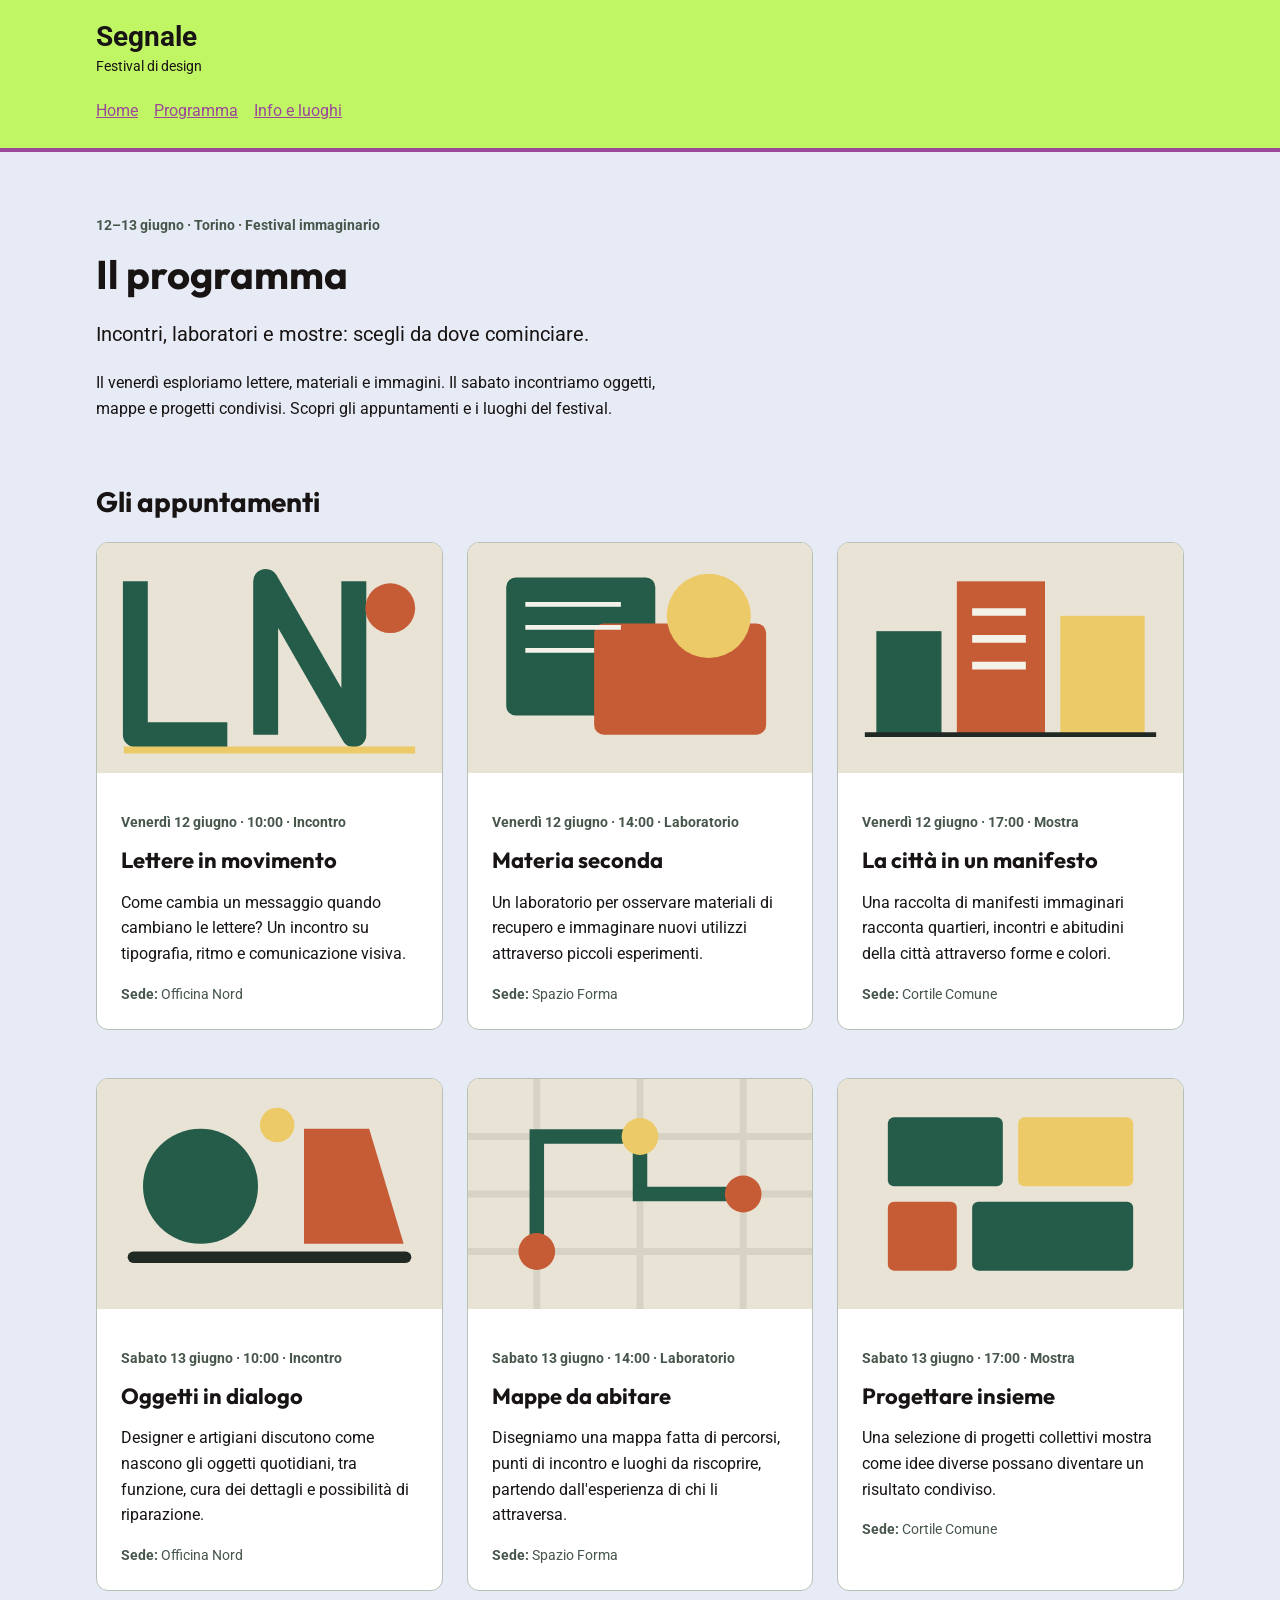
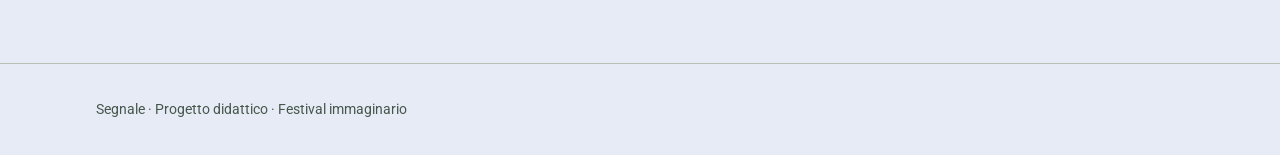
==== programma.html @ b4caf523 "JSON" ====
<!doctype html>
<html lang="it">
<head>
  <meta charset="utf-8">
  <meta name="viewport" content="width=device-width, initial-scale=1">
  <title>Segnale — Festival di design</title>

  <link rel="stylesheet" href="style.css">
  <link rel="preconnect" href="https://fonts.googleapis.com">
  <link rel="preconnect" href="https://fonts.gstatic.com" crossorigin>
  <link href="https://fonts.googleapis.com/css2?family=Outfit:wght@400;500;600;700&family=Roboto:wght@400;500;700&display=swap" rel="stylesheet">
</head>
<body>
  <a class="skip-link" href="#contenuto">Vai al contenuto</a>
  <header class="site-header">
    <div class="container">
      <a class="brand" href="index.html">Segnale<span>Festival di design</span></a>
      <nav aria-label="Navigazione principale">
        <a href="index.html">Home</a>
        <a href="programma.html" aria-current="page">Programma</a>
        <a href="info.html">Info e luoghi</a>
      </nav>
    </div>
  </header>

  <main id="contenuto" class="container">
    <section class="intro" aria-labelledby="titolo-programma">
      <p class="eyebrow">12–13 giugno · Torino · Festival immaginario</p>
      <h1 id="titolo-programma">Il programma</h1>
      <p class="lead">Incontri, laboratori e mostre: scegli da dove cominciare.</p>
      <p class="reading-text">Il venerdì esploriamo lettere, materiali e immagini. Il sabato incontriamo oggetti, mappe e progetti condivisi. Scopri gli appuntamenti e i luoghi del festival.</p>
    </section>

    <section class="content-section" aria-labelledby="titolo-eventi">
      <h2 id="titolo-eventi">Gli appuntamenti</h2>
      <div class="event-grid">
        <article class="event-card">
          <img src="assets/lettere-in-movimento.svg" alt="Lettere geometriche disposte su una griglia" width="900" height="600">
          <div class="event-body">
            <p class="event-meta">Venerdì 12 giugno · 10:00 · Incontro</p>
            <h3>Lettere in movimento</h3>
            <p>Come cambia un messaggio quando cambiano le lettere? Un incontro su tipografia, ritmo e comunicazione visiva.</p>
            <p class="event-place"><strong>Sede:</strong> Officina Nord</p>
          </div>
        </article>
        <article class="event-card">
          <img src="assets/materia-seconda.svg" alt="Forme sovrapposte che richiamano campioni di materiali" width="900" height="600">
          <div class="event-body">
            <p class="event-meta">Venerdì 12 giugno · 14:00 · Laboratorio</p>
            <h3>Materia seconda</h3>
            <p>Un laboratorio per osservare materiali di recupero e immaginare nuovi utilizzi attraverso piccoli esperimenti.</p>
            <p class="event-place"><strong>Sede:</strong> Spazio Forma</p>
          </div>
        </article>

        <article class="event-card">
          <img src="assets/citta-manifesto.svg" alt="Rettangoli colorati compongono una città astratta." width="900" height="600">
          <div class="event-body">
            <p class="event-meta">Venerdì 12 giugno · 17:00 · Mostra</p>
            <h3>La città in un manifesto</h3>
            <p>Una raccolta di manifesti immaginari racconta quartieri, incontri e abitudini della città attraverso forme e colori.</p>
            <p class="event-place"><strong>Sede:</strong> Cortile Comune</p>
          </div>
        </article>

        <article class="event-card">
          <img src="assets/oggetti-dialogo.svg" alt="Due forme geometriche si fronteggiano sopra una linea comune." width="900" height="600">
          <div class="event-body">
            <p class="event-meta">Sabato 13 giugno · 10:00 · Incontro</p>
            <h3>Oggetti in dialogo</h3>
            <p>Designer e artigiani discutono come nascono gli oggetti quotidiani, tra funzione, cura dei dettagli e possibilità di riparazione.</p>
            <p class="event-place"><strong>Sede:</strong> Officina Nord</p>
          </div>
        </article>

        <article class="event-card">
          <img src="assets/mappe-abitare.svg" alt="Un percorso collega tre punti su una mappa geometrica." width="900" height="600">
          <div class="event-body">
            <p class="event-meta">Sabato 13 giugno · 14:00 · Laboratorio</p>
            <h3>Mappe da abitare</h3>
            <p>Disegniamo una mappa fatta di percorsi, punti di incontro e luoghi da riscoprire, partendo dall'esperienza di chi li attraversa.</p>
            <p class="event-place"><strong>Sede:</strong> Spazio Forma</p>
          </div>
        </article>

        <article class="event-card">
          <img src="assets/progettare-insieme.svg" alt="Moduli di colori diversi si incastrano in una composizione comune." width="900" height="600">
          <div class="event-body">
            <p class="event-meta">Sabato 13 giugno · 17:00 · Mostra</p>
            <h3>Progettare insieme</h3>
            <p>Una selezione di progetti collettivi mostra come idee diverse possano diventare un risultato condiviso.</p>
            <p class="event-place"><strong>Sede:</strong> Cortile Comune</p>
          </div>
        </article>
      </div>
    </section>
  </main>

  <footer class="site-footer"><div class="container"><p>Segnale · Progetto didattico · Festival immaginario</p></div></footer>
</body>
</html>
---- style.css ----
/* Stile iniziale: tipografia, colori e variabili CSS sono già predisposti.
   Lavoreremo su collegamenti, CSS condiviso e disposizione delle schede. */

/* Scelte comuni: ogni regola usa var() per richiamarne il valore. */
:root {
  --colore-primario: #9B489B;
  --colore-primario-scuro: #7F557D;
  --colore-sfondo:#DAE0F2A3  ;
  --colore-testo: #191414;
  --font-testo: Roboto, Helvetica, arial, sans-serif;
  --font-titoli: Outfit, Helvetica, arial, sans-serif;
}

* {
  box-sizing: border-box;
}

body {
  margin: 0;
  background: var(--colore-sfondo);
  color: var(--colore-testo);
  font-family: var(--font-testo);
  font-size: 1rem;
  line-height: 1.6;
}

a {
  color: var(--colore-primario);
}

a:hover {
  text-decoration-thickness: 3px;
}

a:focus-visible {
  outline: 3px solid var(--colore-testo);
  outline-offset: 4px;
}

.container {
  width: 92%;
  max-width: 68rem;
  margin: 0 auto;
}

.site-header {
  position: sticky;
  top: 0;
  z-index: 1000;
  padding: 1.25rem 0;
  border-bottom: 4px solid var(--colore-primario);
  background: #c0f564;
}

.brand {
  display: inline-block;
  color: var(--colore-testo);
  font-size: 1.75rem;
  font-weight: bold;
  line-height: 1.2;
  text-decoration: none;
}

.brand span {
  display: block;
  margin-top: 0.25rem;
  font-size: 0.875rem;
  font-weight: normal;
}

nav {
  display: flex;
  flex-direction: column;
  align-items: flex-start;
  gap: 0.5rem;
  margin-top: 1rem;
}

nav a {
  display: block;
  margin-right: 0;
  padding: 0.25rem 0;
}

@media (min-width: 600px) {
  nav {
    flex-direction: row;
    flex-wrap: wrap;
    align-items: center;
    column-gap: 1rem;
    row-gap: 0.5rem;
  }
}

.intro {
  padding: 3rem 0 1rem;
}

.eyebrow,
.event-meta {
  color: #46564b;
  font-size: 0.875rem;
  font-weight: bold;
}

h1,
h2,
h3 {
  font-family: var(--font-titoli);
  line-height: 1.2;
}

h1 {
  max-width: 18ch;
  margin: 0.75rem 0 1.25rem;
  font-size: 2.5rem;
}

h2 {
  font-size: 1.75rem;
}

h3 {
  margin: 0.5rem 0 0.75rem;
  font-size: 1.375rem;
}

.lead {
  max-width: 48ch;
  font-size: 1.25rem;
}

.reading-text {
  max-width: 65ch;
}

.button-link {
  display: inline-block;
  margin-top: 1rem;
  padding: 0.75rem 1.25rem;
  border-radius: 0.5rem;
  background: var(--colore-primario);
  color: #ffffff;
  font-weight: bold;
  text-decoration: none;
}

.button-link:hover {
  background: var(--colore-primario-scuro);
}

.content-section {
  margin: 2rem 0 3rem;
}

.festival-image {
  display: block;
  width: 100%;
  max-width: 54rem;
  height: auto;
  margin-top: 1.5rem;
  border-radius: 0.75rem;
}

.venues {
  padding-left: 1.25rem;
}

.venues li {
  margin-bottom: 0.5rem;
}

.event-grid {
  display: grid;
  grid-template-columns: 1fr;
  gap: 1.5rem;
}

@media (min-width: 600px) {
  .event-grid {
    grid-template-columns: repeat(2, minmax(0, 1fr));
  }
}

.event-card {
  margin-bottom: 1.5rem;
  overflow: hidden;
  border: 1px solid #b7c0b7;
  border-radius: 0.75rem;
  background: #ffffff;
}

.event-card img {
  display: block;
  width: 100%;
  height: auto;
}

.event-body {
  padding: 1.5rem;
}

.event-body p:last-child {
  margin-bottom: 0;
}

.event-place {
  color: #46564b;
  font-size: 0.875rem;
}

.site-footer {
  padding: 1.25rem 0;
  border-top: 1px solid #b7c0b7;
  color: #46564b;
  font-size: 0.875rem;
}

.skip-link {
  position: absolute;
  top: -6rem;
  left: 1rem;
  padding: 0.75rem 1rem;
  background: #ffffff;
  color: var(--colore-testo);
}

.skip-link:focus {
  top: 1rem;
}

.event-grid {
  display: grid;
  grid-template-columns: 1fr;
}

@media (min-width: 600px) {
  .event-grid {
    grid-template-columns: repeat(2, 1fr);
  }
}

@media (min-width: 1024px) {
  .event-grid {
    grid-template-columns: repeat(3, 1fr);
  }
}

.galleria-luoghi {
  width: 100%;
  max-width: 54rem;
}

.galleria-luoghi figure {
  margin: 0;
}

.galleria-luoghi img {
  display: block;
  width: 100%;
  height: auto;
  max-height: 32rem;
  object-fit: contain;
}

.galleria-luoghi figcaption {
  padding: 0.75rem 3rem;
  text-align: center;
  overflow-wrap: anywhere;
}

.galleria-luoghi .swiper-button-prev,
.galleria-luoghi .swiper-button-next {
  color: var(--colore-primario);
}

.mappa-sedi {
  display: block;
  width: 100%;
  height: 28rem;
  border: 0;
  border-radius: 0.75rem;
}

.content-section[aria-labelledby="titolo-galleria"] {
  margin-bottom: 0 !important;
  padding-bottom: 0 !important;
}

.content-section[aria-labelledby="titolo-come-arrivare"] {
  margin-top: 0 !important;
  padding-top: 0 !important;
}

.content-section[aria-labelledby="titolo-come-arrivare"] > h2 {
  margin-top: 0 !important;
}

.galleria-luoghi {
  position: relative;
  width: 100%;
  max-width: 54rem;
}

.galleria-luoghi figure {
  margin: 0;
}

.galleria-luoghi img {
  display: block;
  width: 100%;
  height: auto;
  max-height: 32rem;
  object-fit: contain;
}

.galleria-luoghi figcaption {
  padding: 0.75rem 3rem;
  text-align: center;
  overflow-wrap: anywhere;
}

.galleria-luoghi .swiper-button-prev,
.galleria-luoghi .swiper-button-next {
  color: var(--colore-primario);
}
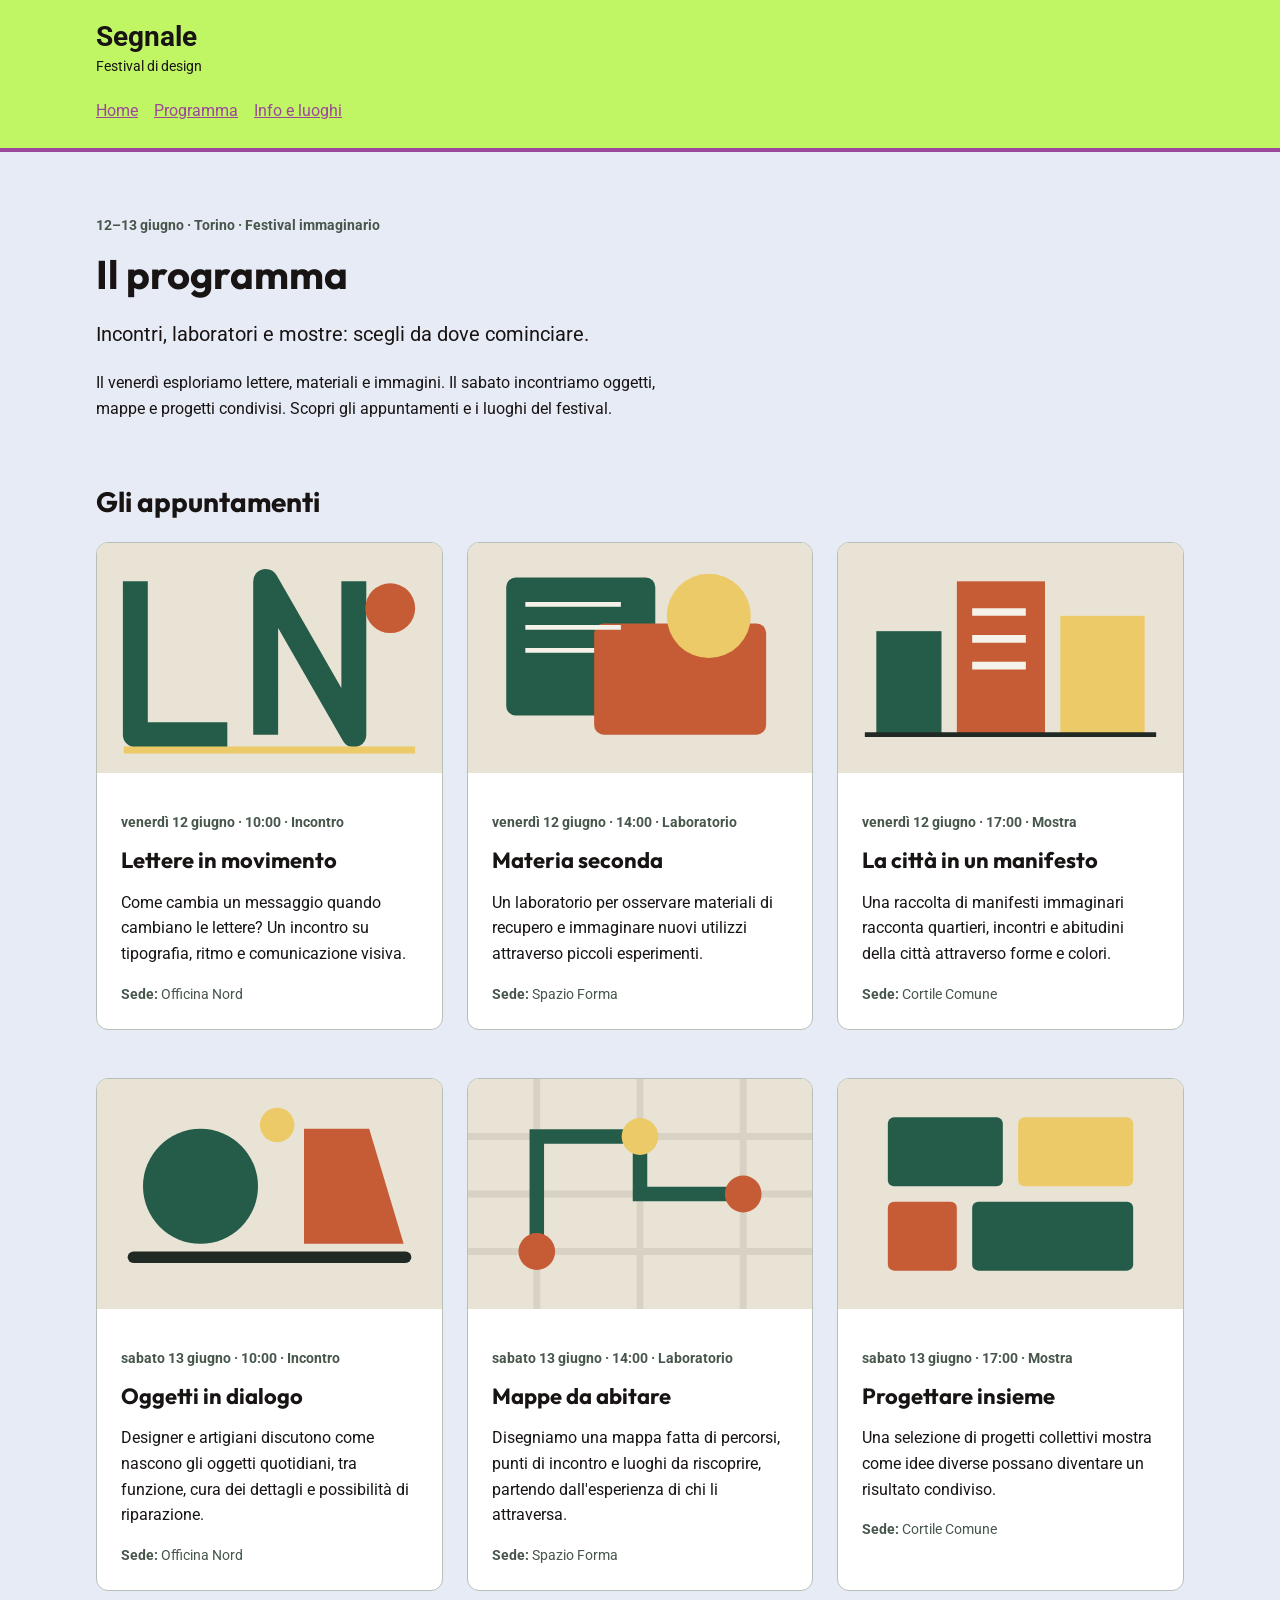
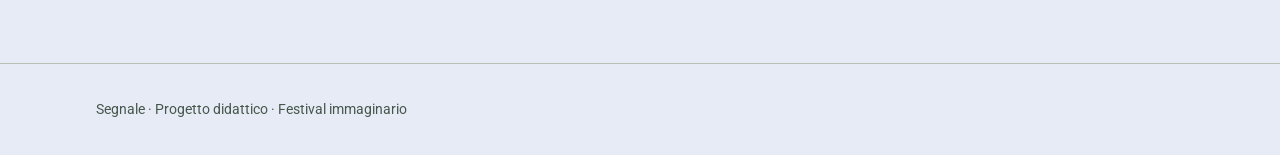
==== commit 70f765d0: "programma html" ====
--- a/programma.html
+++ b/programma.html
@@ -10,11 +10,16 @@
   <link rel="preconnect" href="https://fonts.gstatic.com" crossorigin>
   <link href="https://fonts.googleapis.com/css2?family=Outfit:wght@400;500;600;700&family=Roboto:wght@400;500;700&display=swap" rel="stylesheet">
 </head>
+
 <body>
   <a class="skip-link" href="#contenuto">Vai al contenuto</a>
+
   <header class="site-header">
     <div class="container">
-      <a class="brand" href="index.html">Segnale<span>Festival di design</span></a>
+      <a class="brand" href="index.html">
+        Segnale<span>Festival di design</span>
+      </a>
+
       <nav aria-label="Navigazione principale">
         <a href="index.html">Home</a>
         <a href="programma.html" aria-current="page">Programma</a>
@@ -28,74 +33,116 @@
       <p class="eyebrow">12–13 giugno · Torino · Festival immaginario</p>
       <h1 id="titolo-programma">Il programma</h1>
       <p class="lead">Incontri, laboratori e mostre: scegli da dove cominciare.</p>
-      <p class="reading-text">Il venerdì esploriamo lettere, materiali e immagini. Il sabato incontriamo oggetti, mappe e progetti condivisi. Scopri gli appuntamenti e i luoghi del festival.</p>
+      <p class="reading-text">
+        Il venerdì esploriamo lettere, materiali e immagini. Il sabato
+        incontriamo oggetti, mappe e progetti condivisi. Scopri gli
+        appuntamenti e i luoghi del festival.
+      </p>
     </section>
 
     <section class="content-section" aria-labelledby="titolo-eventi">
       <h2 id="titolo-eventi">Gli appuntamenti</h2>
-      <div class="event-grid">
-        <article class="event-card">
-          <img src="assets/lettere-in-movimento.svg" alt="Lettere geometriche disposte su una griglia" width="900" height="600">
-          <div class="event-body">
-            <p class="event-meta">Venerdì 12 giugno · 10:00 · Incontro</p>
-            <h3>Lettere in movimento</h3>
-            <p>Come cambia un messaggio quando cambiano le lettere? Un incontro su tipografia, ritmo e comunicazione visiva.</p>
-            <p class="event-place"><strong>Sede:</strong> Officina Nord</p>
-          </div>
-        </article>
-        <article class="event-card">
-          <img src="assets/materia-seconda.svg" alt="Forme sovrapposte che richiamano campioni di materiali" width="900" height="600">
-          <div class="event-body">
-            <p class="event-meta">Venerdì 12 giugno · 14:00 · Laboratorio</p>
-            <h3>Materia seconda</h3>
-            <p>Un laboratorio per osservare materiali di recupero e immaginare nuovi utilizzi attraverso piccoli esperimenti.</p>
-            <p class="event-place"><strong>Sede:</strong> Spazio Forma</p>
-          </div>
-        </article>
 
-        <article class="event-card">
-          <img src="assets/citta-manifesto.svg" alt="Rettangoli colorati compongono una città astratta." width="900" height="600">
-          <div class="event-body">
-            <p class="event-meta">Venerdì 12 giugno · 17:00 · Mostra</p>
-            <h3>La città in un manifesto</h3>
-            <p>Una raccolta di manifesti immaginari racconta quartieri, incontri e abitudini della città attraverso forme e colori.</p>
-            <p class="event-place"><strong>Sede:</strong> Cortile Comune</p>
-          </div>
-        </article>
-
-        <article class="event-card">
-          <img src="assets/oggetti-dialogo.svg" alt="Due forme geometriche si fronteggiano sopra una linea comune." width="900" height="600">
-          <div class="event-body">
-            <p class="event-meta">Sabato 13 giugno · 10:00 · Incontro</p>
-            <h3>Oggetti in dialogo</h3>
-            <p>Designer e artigiani discutono come nascono gli oggetti quotidiani, tra funzione, cura dei dettagli e possibilità di riparazione.</p>
-            <p class="event-place"><strong>Sede:</strong> Officina Nord</p>
-          </div>
-        </article>
-
-        <article class="event-card">
-          <img src="assets/mappe-abitare.svg" alt="Un percorso collega tre punti su una mappa geometrica." width="900" height="600">
-          <div class="event-body">
-            <p class="event-meta">Sabato 13 giugno · 14:00 · Laboratorio</p>
-            <h3>Mappe da abitare</h3>
-            <p>Disegniamo una mappa fatta di percorsi, punti di incontro e luoghi da riscoprire, partendo dall'esperienza di chi li attraversa.</p>
-            <p class="event-place"><strong>Sede:</strong> Spazio Forma</p>
-          </div>
-        </article>
-
-        <article class="event-card">
-          <img src="assets/progettare-insieme.svg" alt="Moduli di colori diversi si incastrano in una composizione comune." width="900" height="600">
-          <div class="event-body">
-            <p class="event-meta">Sabato 13 giugno · 17:00 · Mostra</p>
-            <h3>Progettare insieme</h3>
-            <p>Una selezione di progetti collettivi mostra come idee diverse possano diventare un risultato condiviso.</p>
-            <p class="event-place"><strong>Sede:</strong> Cortile Comune</p>
-          </div>
-        </article>
+      <div class="event-grid" id="event-grid" aria-live="polite">
+        <p>Caricamento degli appuntamenti…</p>
       </div>
     </section>
   </main>
 
-  <footer class="site-footer"><div class="container"><p>Segnale · Progetto didattico · Festival immaginario</p></div></footer>
+  <footer class="site-footer">
+    <div class="container">
+      <p>Segnale · Progetto didattico · Festival immaginario</p>
+    </div>
+  </footer>
+
+  <script>
+    const grigliaEventi = document.querySelector("#event-grid");
+
+    function creaScheda(evento, sedi) {
+      const sede = sedi.find((elemento) => elemento.id === evento.sede_id);
+
+      const dataFormattata = new Date(`${evento.data}T00:00:00`)
+        .toLocaleDateString("it-IT", {
+          weekday: "long",
+          day: "numeric",
+          month: "long"
+        });
+
+      const articolo = document.createElement("article");
+      articolo.className = "event-card";
+
+      const immagine = document.createElement("img");
+      immagine.src = evento.immagine;
+      immagine.alt = evento.immagine_alt;
+      immagine.width = 900;
+      immagine.height = 600;
+
+      const corpo = document.createElement("div");
+      corpo.className = "event-body";
+
+      const metadati = document.createElement("p");
+      metadati.className = "event-meta";
+      metadati.textContent =
+        `${dataFormattata} · ${evento.orario} · ${evento.categoria}`;
+
+      const titolo = document.createElement("h3");
+      titolo.textContent = evento.titolo;
+
+      const descrizione = document.createElement("p");
+      descrizione.textContent = evento.descrizione;
+
+      const luogo = document.createElement("p");
+      luogo.className = "event-place";
+
+      const etichettaSede = document.createElement("strong");
+      etichettaSede.textContent = "Sede:";
+      luogo.append(etichettaSede, ` ${sede ? sede.nome : "Sede da definire"}`);
+
+      corpo.append(metadati, titolo, descrizione, luogo);
+      articolo.append(immagine, corpo);
+
+      return articolo;
+    }
+
+    async function caricaEventi() {
+      try {
+        const [rispostaEventi, rispostaSedi] = await Promise.all([
+          fetch("dati/eventi.json"),
+          fetch("dati/sedi.json")
+        ]);
+
+        if (!rispostaEventi.ok || !rispostaSedi.ok) {
+          throw new Error("Non è stato possibile leggere i file JSON.");
+        }
+
+        const [eventi, sedi] = await Promise.all([
+          rispostaEventi.json(),
+          rispostaSedi.json()
+        ]);
+
+        if (!Array.isArray(eventi) || !Array.isArray(sedi)) {
+          throw new Error("Il formato dei dati non è valido.");
+        }
+
+        grigliaEventi.replaceChildren();
+
+        if (eventi.length === 0) {
+          grigliaEventi.textContent =
+            "Non ci sono appuntamenti da mostrare.";
+          return;
+        }
+
+        eventi.forEach((evento) => {
+          grigliaEventi.append(creaScheda(evento, sedi));
+        });
+      } catch (errore) {
+        console.error("Errore durante il caricamento del programma:", errore);
+        grigliaEventi.textContent =
+          "Non è stato possibile caricare il programma.";
+      }
+    }
+
+    caricaEventi();
+  </script>
 </body>
 </html>
